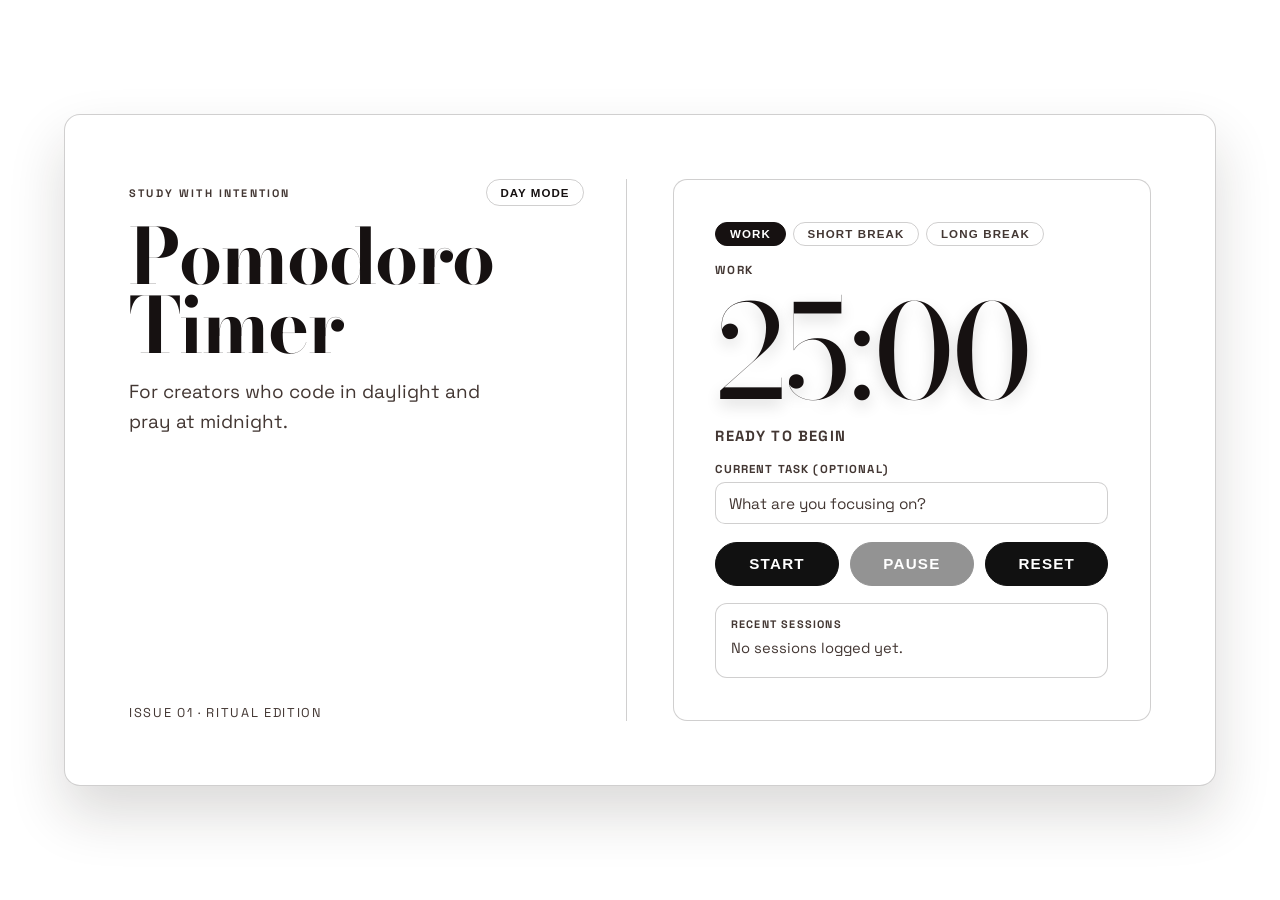
==== index.html @ 076f7bc9 "feat: add install app button to editorial rail" ====
<!DOCTYPE html>
<html lang="en">
<head>
  <meta charset="UTF-8">
  <meta name="viewport" content="width=device-width, initial-scale=1.0">
  <title>Study With B — Pomodoro Timer</title>
  <meta name="theme-color" content="#161111">
  <link rel="manifest" href="./manifest.json">
  <link rel="apple-touch-icon" href="./icons/icon.svg">
    <link rel="preconnect" href="https://fonts.googleapis.com">
    <link rel="preconnect" href="https://fonts.gstatic.com" crossorigin>
    <link href="https://fonts.googleapis.com/css2?family=Bodoni+Moda:opsz,wght@6..96,400;6..96,700&family=Space+Grotesk:wght@400;500;700&display=swap" rel="stylesheet">
  <link rel="stylesheet" href="style.css">
</head>
<body>
    <div class="grain" aria-hidden="true"></div>

    <main class="container">
      <section class="editorial-rail" aria-label="App framing">
      <div class="meta-row">
        <p class="kicker">Study With Intention</p>
        <button class="theme-toggle" id="theme-toggle" type="button" aria-label="Toggle color theme">Dark mode</button>
      </div>
        <h1 class="title">Pomodoro Timer</h1>
      <p class="subtitle">For creators who code in daylight and pray at midnight.</p>
        <div class="rail-bottom">
          <p class="rail-note">Issue 01 · Ritual Edition</p>
          <button class="install-btn" id="install-btn" type="button" hidden>Install app</button>
          <p class="install-ios" id="install-ios" hidden>To install: tap <strong>Share</strong> then <strong>Add to Home Screen</strong>.</p>
        </div>
      </section>

      <section class="timer-stage" aria-label="Timer controls">
        <div class="mode-selector" id="mode-selector" role="group" aria-label="Session mode"></div>
        <p class="timer-label" id="timer-label">Work</p>
        <p class="timer" id="timer">25:00</p>
        <p class="timer-status" id="timer-status">Ready to begin</p>
        <div class="task-block">
          <label class="task-label" for="task-input">Current task (optional)</label>
          <input class="task-input" id="task-input" type="text" maxlength="80" placeholder="What are you focusing on?" autocomplete="off">
        </div>
        <div class="completion-note" id="completion-note" aria-live="polite" hidden>
          <p class="completion-note-label">Session complete</p>
          <p class="completion-note-body" id="completion-note-body">Time's up.</p>
        </div>

        <div class="button-wrapper">
          <button id="start">Start</button>
          <button id="pause">Pause</button>
          <button id="reset">Reset</button>
        </div>

        <section class="history-panel" aria-label="Session history">
          <p class="history-title">Recent sessions</p>
          <p class="history-empty" id="history-empty">No sessions logged yet.</p>
          <ul class="history-list" id="history-list"></ul>
        </section>
      </section>
    </main>
  <!--JS-->
  <script src="app.js"></script>
  <script>
    if ("serviceWorker" in navigator) {
      window.addEventListener("load", () => {
        navigator.serviceWorker.register("./sw.js").catch(() => {
          // SW registration failed silently; app still works online.
        });
      });
    }
  </script>
</body>
</html>
---- style.css ----
:root {
    --bg: #fcfaf6;
    --bg-accent: #f7f2e8;
    --panel: #fffefb;
    --panel-strong: #fbf6ee;
    --stage: #f8f2e7;
    --ink: #161111;
    --muted-ink: #433733;
    --line: rgba(22, 17, 17, 0.2);
    --start: #3f524c;
    --pause: #534741;
    --reset: #48505c;
    --shadow: rgba(33, 24, 16, 0.16);
    --grain-opacity: 0.08;
}

body[data-theme="light"] {
    --bg: #ffffff;
    --bg-accent: #ffffff;
    --panel: #ffffff;
    --panel-strong: #ffffff;
    --stage: #ffffff;
    --ink: #161111;
    --muted-ink: #433733;
    --line: rgba(22, 17, 17, 0.2);
    --start: #3f524c;
    --pause: #534741;
    --reset: #48505c;
    --shadow: rgba(33, 24, 16, 0.16);
    --grain-opacity: 0.08;
}

body[data-theme="burgundy-night"] {
    --bg: #140e12;
    --bg-accent: #1d1218;
    --panel: #22161d;
    --panel-strong: #2b1c24;
    --stage: #2a1b23;
    --ink: #f3ebe7;
    --muted-ink: #d2bfc4;
    --line: rgba(243, 235, 231, 0.24);
    --start: #4f625d;
    --pause: #6a3e4e;
    --reset: #625a6f;
    --shadow: rgba(0, 0, 0, 0.5);
    --grain-opacity: 0.12;
}

body[data-theme="emerald-night"] {
    --bg: #101614;
    --bg-accent: #18201d;
    --panel: #1b2320;
    --panel-strong: #24302c;
    --stage: #202a26;
    --ink: #f0ede5;
    --muted-ink: #c6c3b8;
    --line: rgba(240, 237, 229, 0.24);
    --start: #4f6c64;
    --pause: #66545a;
    --reset: #586675;
    --shadow: rgba(0, 0, 0, 0.5);
    --grain-opacity: 0.12;
}

* {
    margin: 0;
    padding: 0;
    box-sizing: border-box;
}

body {
    min-height: 100vh;
    display: grid;
    place-items: center;
    padding: clamp(1.1rem, 4.8vw, 3.2rem);
    color: var(--ink);
    font-family: "Space Grotesk", sans-serif;
    background: var(--bg);
    position: relative;
    overflow-x: hidden;
    overflow-y: auto;
    transition: background 260ms ease, color 260ms ease;
}

.grain {
    position: fixed;
    inset: 0;
    background-image: none;
    opacity: var(--grain-opacity);
    pointer-events: none;
    z-index: 0;
}

.container {
    width: min(72rem, 100%);
    display: grid;
    grid-template-columns: 1.02fr 0.98fr;
    gap: clamp(1.4rem, 3.6vw, 3rem);
    color: var(--ink);
    background: var(--panel);
    border: 1px solid var(--line);
    border-radius: 1rem;
    padding: clamp(1.6rem, 5vw, 4.2rem);
    box-shadow: 0 28px 56px var(--shadow);
    position: relative;
    z-index: 1;
}

.editorial-rail {
    display: flex;
    flex-direction: column;
    justify-content: space-between;
    border-right: 1px solid var(--line);
    padding-right: clamp(1.2rem, 3.4vw, 2.6rem);
}

.meta-row {
    display: flex;
    align-items: center;
    justify-content: space-between;
    gap: 0.6rem;
    flex-wrap: wrap;
}

.kicker {
    text-transform: uppercase;
    letter-spacing: 0.2em;
    color: var(--muted-ink);
    font-size: 0.68rem;
    font-weight: 700;
}

.theme-toggle {
    padding: 0.42rem 0.85rem;
    border-radius: 999px;
    border: 1px solid var(--line);
    background: transparent;
    color: var(--ink);
    font-size: 0.72rem;
    letter-spacing: 0.09em;
    text-transform: uppercase;
    font-weight: 700;
    cursor: pointer;
    transition: background 180ms ease;
}

.theme-toggle:hover {
    background: rgba(20, 15, 12, 0.06);
}

body[data-theme="burgundy-night"] .theme-toggle:hover {
    background: rgba(255, 255, 255, 0.08);
}

body[data-theme="emerald-night"] .theme-toggle:hover {
    background: rgba(255, 255, 255, 0.08);
}

.title {
    margin-top: 0.95rem;
    font-family: "Bodoni Moda", serif;
    font-size: clamp(2.7rem, 6vw, 5.2rem);
    line-height: 0.91;
    letter-spacing: -0.02em;
    max-width: 9ch;
}

.subtitle {
    margin-top: 1rem;
    color: var(--muted-ink);
    font-size: clamp(1.02rem, 1.95vw, 1.18rem);
    line-height: 1.58;
    max-width: 32ch;
}

.rail-bottom {
    margin-top: auto;
    padding-top: 1.6rem;
    display: flex;
    flex-direction: column;
    gap: 0.7rem;
    align-items: flex-start;
}

.rail-note {
    font-size: 0.8rem;
    letter-spacing: 0.13em;
    text-transform: uppercase;
    color: var(--muted-ink);
}

.install-btn {
    padding: 0.42rem 0.9rem;
    border-radius: 999px;
    border: 1px solid var(--ink);
    background: transparent;
    color: var(--ink);
    font-size: 0.72rem;
    letter-spacing: 0.09em;
    text-transform: uppercase;
    font-weight: 700;
    cursor: pointer;
    font-family: "Space Grotesk", sans-serif;
    transition: background 160ms ease, color 160ms ease;
    box-shadow: none;
}

.install-btn:hover {
    background: var(--ink);
    color: var(--bg);
    transform: none;
    filter: none;
}

.install-ios {
    font-size: 0.82rem;
    line-height: 1.5;
    color: var(--muted-ink);
    max-width: 26ch;
}

.timer-stage {
    display: flex;
    flex-direction: column;
    justify-content: center;
    gap: 1.1rem;
    background: var(--stage);
    border: 1px solid var(--line);
    border-radius: 0.88rem;
    padding: clamp(1.5rem, 3.8vw, 2.6rem);
}

body[data-theme="burgundy-night"] .timer-stage {
    background: var(--stage);
}

body[data-theme="emerald-night"] .timer-stage {
    background: var(--stage);
}

body[data-theme="light"] #start,
body[data-theme="light"] #pause,
body[data-theme="light"] #reset {
    background: #111111;
    color: #ffffff;
    border-color: #111111;
}

body[data-theme="light"] #start:hover,
body[data-theme="light"] #pause:hover,
body[data-theme="light"] #reset:hover {
    background: #ffffff;
    color: #111111;
    border-color: #111111;
}

body[data-theme="light"] #start:active,
body[data-theme="light"] #pause:active,
body[data-theme="light"] #reset:active {
    background: #4b1e24;
    color: #ffffff;
    border-color: #4b1e24;
}

body[data-theme="burgundy-night"] #start,
body[data-theme="burgundy-night"] #pause,
body[data-theme="burgundy-night"] #reset {
    background: #ffffff;
    color: #6a3e4e;
    border-color: #ffffff;
}

body[data-theme="burgundy-night"] #start:hover,
body[data-theme="burgundy-night"] #pause:hover,
body[data-theme="burgundy-night"] #reset:hover {
    background: #6a3e4e;
    color: #ffffff;
    border-color: #6a3e4e;
    filter: none;
}

body[data-theme="burgundy-night"] #start:active,
body[data-theme="burgundy-night"] #pause:active,
body[data-theme="burgundy-night"] #reset:active {
    background: #111111;
    color: #ffffff;
    border-color: #111111;
}

body[data-theme="emerald-night"] #start,
body[data-theme="emerald-night"] #pause,
body[data-theme="emerald-night"] #reset {
    background: #ffffff;
    color: #4f6c64;
    border-color: #ffffff;
}

body[data-theme="emerald-night"] #start:hover,
body[data-theme="emerald-night"] #pause:hover,
body[data-theme="emerald-night"] #reset:hover {
    background: #4f6c64;
    color: #ffffff;
    border-color: #4f6c64;
    filter: none;
}

body[data-theme="emerald-night"] #start:active,
body[data-theme="emerald-night"] #pause:active,
body[data-theme="emerald-night"] #reset:active {
    background: #111111;
    color: #ffffff;
    border-color: #111111;
}

.mode-selector {
    display: flex;
    flex-wrap: wrap;
    gap: 0.45rem;
}

.mode-btn {
    /* reset base button styles */
    border-radius: 999px;
    padding: 0.32rem 0.85rem;
    font-size: 0.72rem;
    font-weight: 700;
    letter-spacing: 0.1em;
    text-transform: uppercase;
    cursor: pointer;
    transition: background 160ms ease, color 160ms ease, border-color 160ms ease, transform 160ms ease;
    /* default: ghost */
    background: transparent;
    color: var(--muted-ink);
    border: 1px solid var(--line);
    box-shadow: none;
}

.mode-btn:hover {
    color: var(--ink);
    border-color: var(--ink);
    transform: none;
    filter: none;
}

.mode-btn[aria-pressed="true"] {
    background: var(--ink);
    color: var(--bg);
    border-color: var(--ink);
}

.mode-btn[aria-pressed="true"]:hover {
    filter: none;
    transform: none;
}

.timer-label {
    text-transform: uppercase;
    letter-spacing: 0.14em;
    color: var(--muted-ink);
    font-size: 0.73rem;
    font-weight: 700;
}

.timer {
    font-family: "Bodoni Moda", serif;
    font-size: clamp(4.2rem, 11.5vw, 8.1rem);
    line-height: 0.88;
    letter-spacing: -0.01em;
    text-shadow: 0 6px 16px rgba(0, 0, 0, 0.14);
}

.timer-status {
    color: var(--muted-ink);
    font-size: 0.92rem;
    letter-spacing: 0.08em;
    text-transform: uppercase;
    font-weight: 700;
}

.task-block {
    width: 100%;
    display: flex;
    flex-direction: column;
    gap: 0.38rem;
}

.task-label {
    color: var(--muted-ink);
    font-size: 0.72rem;
    letter-spacing: 0.1em;
    text-transform: uppercase;
    font-weight: 700;
}

.task-input {
    width: 100%;
    border: 1px solid var(--line);
    background: var(--panel);
    color: var(--ink);
    border-radius: 0.62rem;
    padding: 0.66rem 0.78rem;
    font-size: 0.96rem;
    font-family: "Space Grotesk", sans-serif;
    transition: border-color 160ms ease, box-shadow 160ms ease;
}

.task-input::placeholder {
    color: var(--muted-ink);
}

.task-input:focus {
    outline: none;
    border-color: var(--ink);
    box-shadow: 0 0 0 2px rgba(0, 0, 0, 0.08);
}

body[data-theme="burgundy-night"] .task-input:focus,
body[data-theme="emerald-night"] .task-input:focus {
    box-shadow: 0 0 0 2px rgba(255, 255, 255, 0.14);
}

.completion-note {
    width: 100%;
    border: 1px solid var(--line);
    border-radius: 0.75rem;
    padding: 0.95rem 1rem;
    background: var(--panel);
}

.completion-note.is-visible {
    display: block;
}

.completion-note-label {
    text-transform: uppercase;
    letter-spacing: 0.12em;
    font-size: 0.68rem;
    font-weight: 700;
    color: var(--muted-ink);
    margin-bottom: 0.35rem;
}

.completion-note-body {
    font-size: 0.98rem;
    line-height: 1.5;
    color: var(--ink);
}

.button-wrapper {
    width: 100%;
    display: grid;
    grid-template-columns: repeat(3, minmax(0, 1fr));
    gap: 0.72rem;
}

.history-panel {
    width: 100%;
    border: 1px solid var(--line);
    border-radius: 0.75rem;
    padding: 0.78rem 0.9rem;
    background: var(--panel);
}

.history-title {
    text-transform: uppercase;
    letter-spacing: 0.11em;
    font-size: 0.68rem;
    font-weight: 700;
    color: var(--muted-ink);
}

.history-empty {
    color: var(--muted-ink);
    font-size: 0.92rem;
    margin-top: 0.5rem;
}

.history-list {
    list-style: none;
    margin-top: 0.5rem;
    display: grid;
    gap: 0.45rem;
}

.history-item {
    display: flex;
    align-items: baseline;
    justify-content: space-between;
    gap: 0.8rem;
    border-top: 1px solid var(--line);
    padding-top: 0.45rem;
}

.history-meta {
    color: var(--muted-ink);
    font-size: 0.76rem;
    letter-spacing: 0.05em;
    text-transform: uppercase;
    white-space: nowrap;
}

.history-task {
    font-size: 0.92rem;
    color: var(--ink);
    overflow: hidden;
    text-overflow: ellipsis;
    white-space: nowrap;
}

button {
    border: 1px solid rgba(255, 255, 255, 0.14);
    color: #fff;
    cursor: pointer;
    padding: 0.78rem 0.9rem;
    border-radius: 999px;
    font-size: clamp(0.84rem, 2vw, 0.95rem);
    font-weight: 700;
    text-transform: uppercase;
    letter-spacing: 0.08em;
    transition: transform 180ms ease, background-color 180ms ease;
    box-shadow: none;
}

button:disabled {
    cursor: not-allowed;
    opacity: 0.45;
    transform: none;
    filter: none;
}

button:hover {
    transform: translateY(-1px);
    filter: brightness(0.94);
}

button:disabled:hover {
    transform: none;
    filter: none;
}

button:active {
    transform: translateY(0);
}

#start {
    background: var(--start);
}

#pause {
    background: var(--pause);
}

#reset {
    background: var(--reset);
}

@media (max-width: 900px) {
    .container {
        grid-template-columns: 1fr;
        gap: clamp(1rem, 4vw, 1.6rem);
        padding: 1.35rem;
    }

    .editorial-rail {
        border-right: none;
        border-bottom: 1px solid var(--line);
        padding-right: 0;
        padding-bottom: clamp(1.2rem, 3vw, 1.6rem);
    }

    .rail-bottom {
        margin-top: 1.2rem;
        padding-top: 0;
    }

    .title {
        max-width: 16ch;
    }
}

@media (max-width: 560px) {
    body {
        padding: 0.75rem;
    }

    .container {
        border-radius: 0.8rem;
        padding: 1.1rem;
    }

    .timer {
        font-size: clamp(3.6rem, 18vw, 5rem);
        line-height: 0.9;
    }

    .button-wrapper {
        grid-template-columns: 1fr;
        gap: 0.55rem;
    }

    button {
        padding: 0.68rem 0.9rem;
    }

    .timer-stage {
        gap: 0.85rem;
    }

    .history-item {
        flex-direction: column;
        align-items: flex-start;
        gap: 0.15rem;
    }

    .history-task {
        white-space: normal;
    }
}
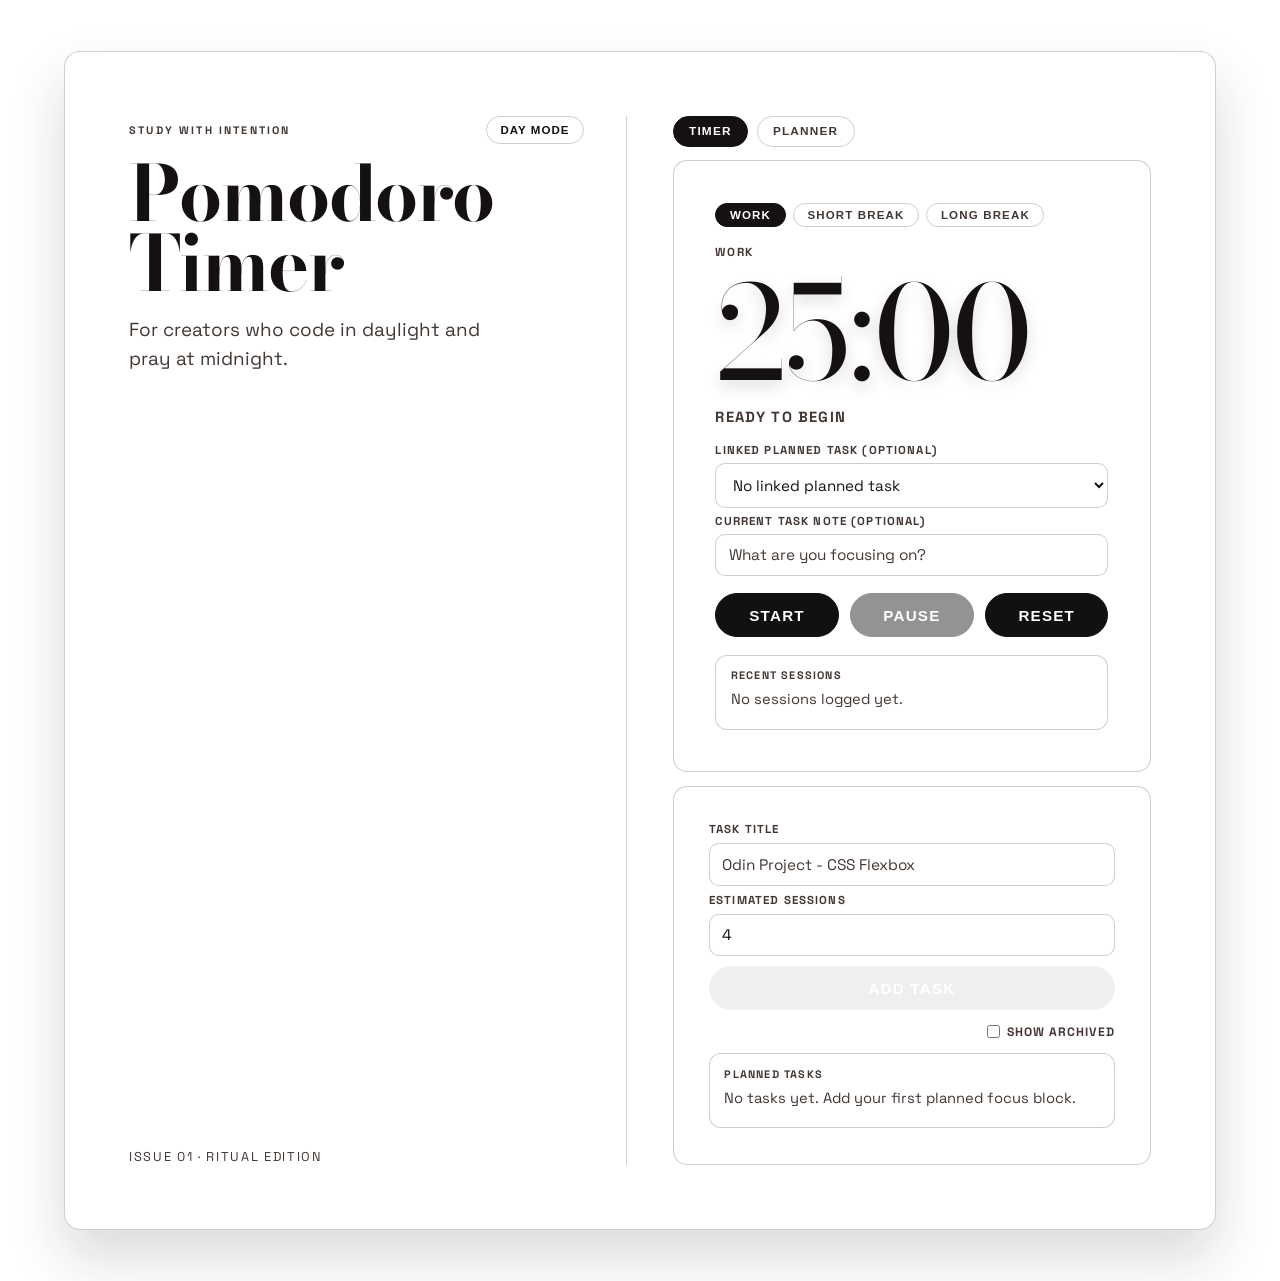
==== commit de6a973b: "feat: add phase 2 planner MVP (tabs, tasks, linking, decrement)" ====
--- a/index.html
+++ b/index.html
@@ -30,32 +30,66 @@
         </div>
       </section>
 
-      <section class="timer-stage" aria-label="Timer controls">
-        <div class="mode-selector" id="mode-selector" role="group" aria-label="Session mode"></div>
-        <p class="timer-label" id="timer-label">Work</p>
-        <p class="timer" id="timer">25:00</p>
-        <p class="timer-status" id="timer-status">Ready to begin</p>
-        <div class="task-block">
-          <label class="task-label" for="task-input">Current task (optional)</label>
-          <input class="task-input" id="task-input" type="text" maxlength="80" placeholder="What are you focusing on?" autocomplete="off">
-        </div>
-        <div class="completion-note" id="completion-note" aria-live="polite" hidden>
-          <p class="completion-note-label">Session complete</p>
-          <p class="completion-note-body" id="completion-note-body">Time's up.</p>
-        </div>
+      <div class="stage-column">
+        <nav class="view-tabs" aria-label="Workspace view">
+          <button class="view-tab" id="view-timer-btn" type="button" aria-pressed="true">Timer</button>
+          <button class="view-tab" id="view-planner-btn" type="button" aria-pressed="false">Planner</button>
+        </nav>
 
-        <div class="button-wrapper">
-          <button id="start">Start</button>
-          <button id="pause">Pause</button>
-          <button id="reset">Reset</button>
-        </div>
+        <section class="timer-stage" id="timer-stage" aria-label="Timer controls">
+          <div class="mode-selector" id="mode-selector" role="group" aria-label="Session mode"></div>
+          <p class="timer-label" id="timer-label">Work</p>
+          <p class="timer" id="timer">25:00</p>
+          <p class="timer-status" id="timer-status">Ready to begin</p>
+          <div class="task-block">
+            <label class="task-label" for="task-select">Linked planned task (optional)</label>
+            <select class="task-select" id="task-select">
+              <option value="">No linked planned task</option>
+            </select>
+            <label class="task-label" for="task-input">Current task note (optional)</label>
+            <input class="task-input" id="task-input" type="text" maxlength="80" placeholder="What are you focusing on?" autocomplete="off">
+          </div>
+          <div class="completion-note" id="completion-note" aria-live="polite" hidden>
+            <p class="completion-note-label">Session complete</p>
+            <p class="completion-note-body" id="completion-note-body">Time's up.</p>
+          </div>
 
-        <section class="history-panel" aria-label="Session history">
-          <p class="history-title">Recent sessions</p>
-          <p class="history-empty" id="history-empty">No sessions logged yet.</p>
-          <ul class="history-list" id="history-list"></ul>
+          <div class="button-wrapper">
+            <button id="start">Start</button>
+            <button id="pause">Pause</button>
+            <button id="reset">Reset</button>
+          </div>
+
+          <section class="history-panel" aria-label="Session history">
+            <p class="history-title">Recent sessions</p>
+            <p class="history-empty" id="history-empty">No sessions logged yet.</p>
+            <ul class="history-list" id="history-list"></ul>
+          </section>
         </section>
-      </section>
+
+        <section class="planner-stage" id="planner-stage" aria-label="Planner" hidden>
+          <form class="planner-form" id="planner-form">
+            <label class="task-label" for="planner-task-title">Task title</label>
+            <input class="task-input" id="planner-task-title" type="text" maxlength="80" placeholder="Odin Project - CSS Flexbox" required autocomplete="off">
+            <label class="task-label" for="planner-task-estimate">Estimated sessions</label>
+            <input class="task-input" id="planner-task-estimate" type="number" min="1" max="40" value="4" required>
+            <button class="planner-submit" type="submit">Add Task</button>
+          </form>
+
+          <div class="planner-toolbar">
+            <label class="planner-toggle" for="show-archived">
+              <input id="show-archived" type="checkbox">
+              Show archived
+            </label>
+          </div>
+
+          <section class="planner-list-panel" aria-label="Planner task list">
+            <p class="history-title">Planned tasks</p>
+            <p class="history-empty" id="planner-empty">No tasks yet. Add your first planned focus block.</p>
+            <ul class="planner-list" id="planner-task-list"></ul>
+          </section>
+        </section>
+      </div>
     </main>
   <!--JS-->
   <script src="app.js"></script>
--- a/style.css
+++ b/style.css
@@ -230,6 +230,144 @@
     padding: clamp(1.5rem, 3.8vw, 2.6rem);
 }
 
+.stage-column {
+    display: flex;
+    flex-direction: column;
+    gap: 0.85rem;
+}
+
+.view-tabs {
+    display: flex;
+    align-items: center;
+    gap: 0.55rem;
+}
+
+.view-tab {
+    border-radius: 999px;
+    border: 1px solid var(--line);
+    background: transparent;
+    color: var(--muted-ink);
+    padding: 0.45rem 0.95rem;
+    font-size: 0.74rem;
+    letter-spacing: 0.1em;
+    text-transform: uppercase;
+    font-weight: 700;
+}
+
+.view-tab[aria-pressed="true"] {
+    background: var(--ink);
+    color: var(--bg);
+    border-color: var(--ink);
+}
+
+.planner-stage {
+    display: flex;
+    flex-direction: column;
+    gap: 0.85rem;
+    background: var(--stage);
+    border: 1px solid var(--line);
+    border-radius: 0.88rem;
+    padding: clamp(1.3rem, 3.4vw, 2.2rem);
+}
+
+.planner-form {
+    display: grid;
+    gap: 0.45rem;
+}
+
+.planner-submit {
+    width: 100%;
+    margin-top: 0.2rem;
+}
+
+.planner-toolbar {
+    display: flex;
+    justify-content: flex-end;
+}
+
+.planner-toggle {
+    display: inline-flex;
+    align-items: center;
+    gap: 0.45rem;
+    color: var(--muted-ink);
+    font-size: 0.76rem;
+    letter-spacing: 0.08em;
+    text-transform: uppercase;
+    font-weight: 700;
+}
+
+.planner-list-panel {
+    width: 100%;
+    border: 1px solid var(--line);
+    border-radius: 0.75rem;
+    padding: 0.78rem 0.9rem;
+    background: var(--panel);
+}
+
+.planner-list {
+    list-style: none;
+    margin-top: 0.5rem;
+    display: grid;
+    gap: 0.55rem;
+}
+
+.planner-item {
+    display: flex;
+    align-items: flex-start;
+    justify-content: space-between;
+    gap: 0.8rem;
+    border-top: 1px solid var(--line);
+    padding-top: 0.6rem;
+}
+
+.planner-item-details {
+    min-width: 0;
+    display: grid;
+    gap: 0.24rem;
+}
+
+.planner-item-title {
+    color: var(--ink);
+    font-size: 0.93rem;
+    line-height: 1.4;
+}
+
+.planner-item-meta {
+    color: var(--muted-ink);
+    font-size: 0.74rem;
+    letter-spacing: 0.06em;
+    text-transform: uppercase;
+}
+
+.planner-item-done .planner-item-title {
+    text-decoration: line-through;
+    opacity: 0.8;
+}
+
+.planner-item-archived .planner-item-title,
+.planner-item-archived .planner-item-meta {
+    opacity: 0.72;
+}
+
+.planner-item-actions {
+    display: flex;
+    flex-wrap: wrap;
+    justify-content: flex-end;
+    gap: 0.38rem;
+}
+
+.planner-action {
+    border-radius: 999px;
+    border: 1px solid var(--line);
+    background: transparent;
+    color: var(--ink);
+    padding: 0.34rem 0.7rem;
+    font-size: 0.66rem;
+    letter-spacing: 0.08em;
+    text-transform: uppercase;
+    font-weight: 700;
+}
+
 body[data-theme="burgundy-night"] .timer-stage {
     background: var(--stage);
 }
@@ -404,6 +542,18 @@
     transition: border-color 160ms ease, box-shadow 160ms ease;
 }
 
+.task-select {
+    width: 100%;
+    border: 1px solid var(--line);
+    background: var(--panel);
+    color: var(--ink);
+    border-radius: 0.62rem;
+    padding: 0.66rem 0.78rem;
+    font-size: 0.95rem;
+    font-family: "Space Grotesk", sans-serif;
+    transition: border-color 160ms ease, box-shadow 160ms ease;
+}
+
 .task-input::placeholder {
     color: var(--muted-ink);
 }
@@ -414,8 +564,19 @@
     box-shadow: 0 0 0 2px rgba(0, 0, 0, 0.08);
 }
 
+.task-select:focus {
+    outline: none;
+    border-color: var(--ink);
+    box-shadow: 0 0 0 2px rgba(0, 0, 0, 0.08);
+}
+
 body[data-theme="burgundy-night"] .task-input:focus,
 body[data-theme="emerald-night"] .task-input:focus {
+    box-shadow: 0 0 0 2px rgba(255, 255, 255, 0.14);
+}
+
+body[data-theme="burgundy-night"] .task-select:focus,
+body[data-theme="emerald-night"] .task-select:focus {
     box-shadow: 0 0 0 2px rgba(255, 255, 255, 0.14);
 }
 
@@ -612,6 +773,15 @@
         gap: 0.15rem;
     }
 
+    .planner-item {
+        flex-direction: column;
+        align-items: flex-start;
+    }
+
+    .planner-item-actions {
+        justify-content: flex-start;
+    }
+
     .history-task {
         white-space: normal;
     }
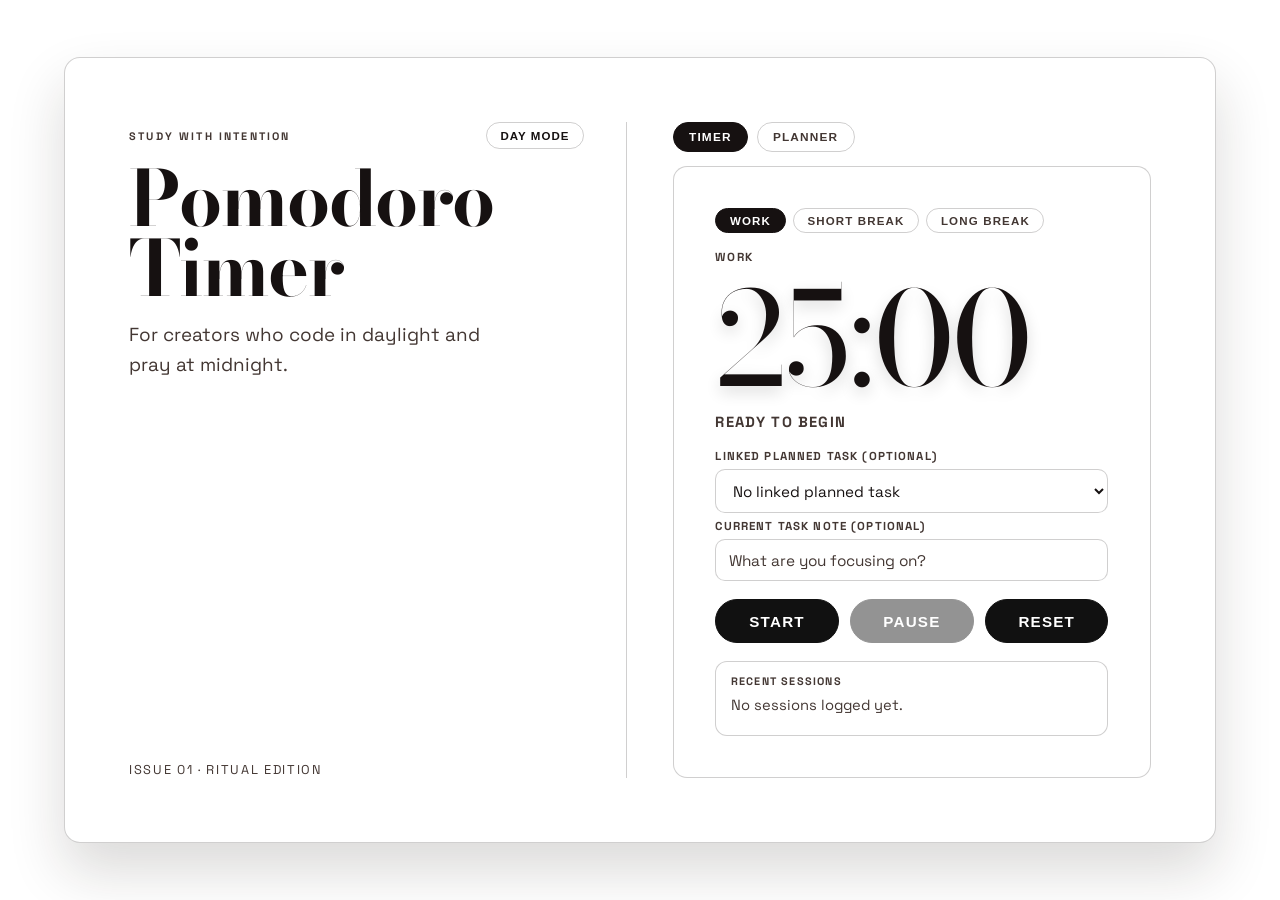
==== commit 0a48e508: "fix: prevent timer and planner cards from showing together" ====
--- a/index.html
+++ b/index.html
@@ -12,8 +12,11 @@
     <link href="https://fonts.googleapis.com/css2?family=Bodoni+Moda:opsz,wght@6..96,400;6..96,700&family=Space+Grotesk:wght@400;500;700&display=swap" rel="stylesheet">
   <link rel="stylesheet" href="style.css">
 </head>
-<body>
+<body data-view="timer">
     <div class="grain" aria-hidden="true"></div>
+    <div class="update-banner" id="update-banner" role="status" aria-live="polite" hidden>
+      <p class="update-banner-text" id="update-banner-text">A new version is available. Refreshing...</p>
+    </div>
 
     <main class="container">
       <section class="editorial-rail" aria-label="App framing">
@@ -95,10 +98,67 @@
   <script src="app.js"></script>
   <script>
     if ("serviceWorker" in navigator) {
+      const updateBanner = document.getElementById("update-banner");
+      const updateBannerText = document.getElementById("update-banner-text");
+
+      const showUpdateBanner = (message) => {
+        if (!updateBanner || !updateBannerText) {
+          return;
+        }
+
+        updateBannerText.textContent = message;
+        updateBanner.hidden = false;
+        updateBanner.classList.add("is-visible");
+      };
+
+      const activateWaitingWorker = (registration) => {
+        if (registration.waiting) {
+          showUpdateBanner("A new version is ready. Refreshing now...");
+          registration.waiting.postMessage({ type: "SKIP_WAITING" });
+        }
+      };
+
+      let refreshing = false;
+      navigator.serviceWorker.addEventListener("controllerchange", () => {
+        if (refreshing) {
+          return;
+        }
+
+        refreshing = true;
+        showUpdateBanner("Update applied. Reloading...");
+        window.setTimeout(() => {
+          window.location.reload();
+        }, 650);
+      });
+
       window.addEventListener("load", () => {
-        navigator.serviceWorker.register("./sw.js").catch(() => {
-          // SW registration failed silently; app still works online.
-        });
+        navigator.serviceWorker
+          .register("./sw.js")
+          .then((registration) => {
+            activateWaitingWorker(registration);
+            registration.addEventListener("updatefound", () => {
+              const newWorker = registration.installing;
+              if (!newWorker) {
+                return;
+              }
+
+              newWorker.addEventListener("statechange", () => {
+                if (
+                  newWorker.state === "installed" &&
+                  navigator.serviceWorker.controller
+                ) {
+                  activateWaitingWorker(registration);
+                }
+              });
+            });
+
+            registration.update().catch(() => {
+              // Ignore update check failures.
+            });
+          })
+          .catch(() => {
+            // SW registration failed silently; app still works online.
+          });
       });
     }
   </script>
--- a/style.css
+++ b/style.css
@@ -91,6 +91,36 @@
     z-index: 0;
 }
 
+.update-banner {
+    position: fixed;
+    top: 1rem;
+    right: 1rem;
+    z-index: 30;
+    border: 1px solid var(--line);
+    border-radius: 0.72rem;
+    background: var(--panel);
+    color: var(--ink);
+    padding: 0.62rem 0.78rem;
+    box-shadow: 0 12px 28px var(--shadow);
+    opacity: 0;
+    transform: translateY(-6px);
+    transition: opacity 180ms ease, transform 180ms ease;
+    max-width: min(26rem, calc(100vw - 2rem));
+}
+
+.update-banner.is-visible {
+    opacity: 1;
+    transform: translateY(0);
+}
+
+.update-banner-text {
+    font-size: 0.82rem;
+    line-height: 1.4;
+    letter-spacing: 0.03em;
+    text-transform: uppercase;
+    font-weight: 700;
+}
+
 .container {
     width: min(72rem, 100%);
     display: grid;
@@ -270,6 +300,19 @@
     padding: clamp(1.3rem, 3.4vw, 2.2rem);
 }
 
+body[data-view="timer"] #planner-stage {
+    display: none;
+}
+
+body[data-view="planner"] #timer-stage {
+    display: none;
+}
+
+#timer-stage[hidden],
+#planner-stage[hidden] {
+    display: none !important;
+}
+
 .planner-form {
     display: grid;
     gap: 0.45rem;
@@ -715,6 +758,39 @@
     background: var(--reset);
 }
 
+button.view-tab,
+button.planner-action {
+    background: transparent;
+    color: var(--muted-ink);
+    border: 1px solid var(--line);
+    box-shadow: none;
+}
+
+button.view-tab:hover,
+button.planner-action:hover {
+    color: var(--ink);
+    border-color: var(--ink);
+    filter: none;
+}
+
+button.view-tab[aria-pressed="true"] {
+    background: var(--ink);
+    color: var(--bg);
+    border-color: var(--ink);
+}
+
+button.planner-submit {
+    background: var(--ink);
+    color: var(--bg);
+    border-color: var(--ink);
+}
+
+button.planner-submit:hover {
+    filter: none;
+    background: var(--panel-strong);
+    color: var(--ink);
+}
+
 @media (max-width: 900px) {
     .container {
         grid-template-columns: 1fr;
@@ -749,6 +825,14 @@
         padding: 1.1rem;
     }
 
+    .update-banner {
+        top: auto;
+        right: 0.75rem;
+        left: 0.75rem;
+        bottom: 0.75rem;
+        max-width: none;
+    }
+
     .timer {
         font-size: clamp(3.6rem, 18vw, 5rem);
         line-height: 0.9;
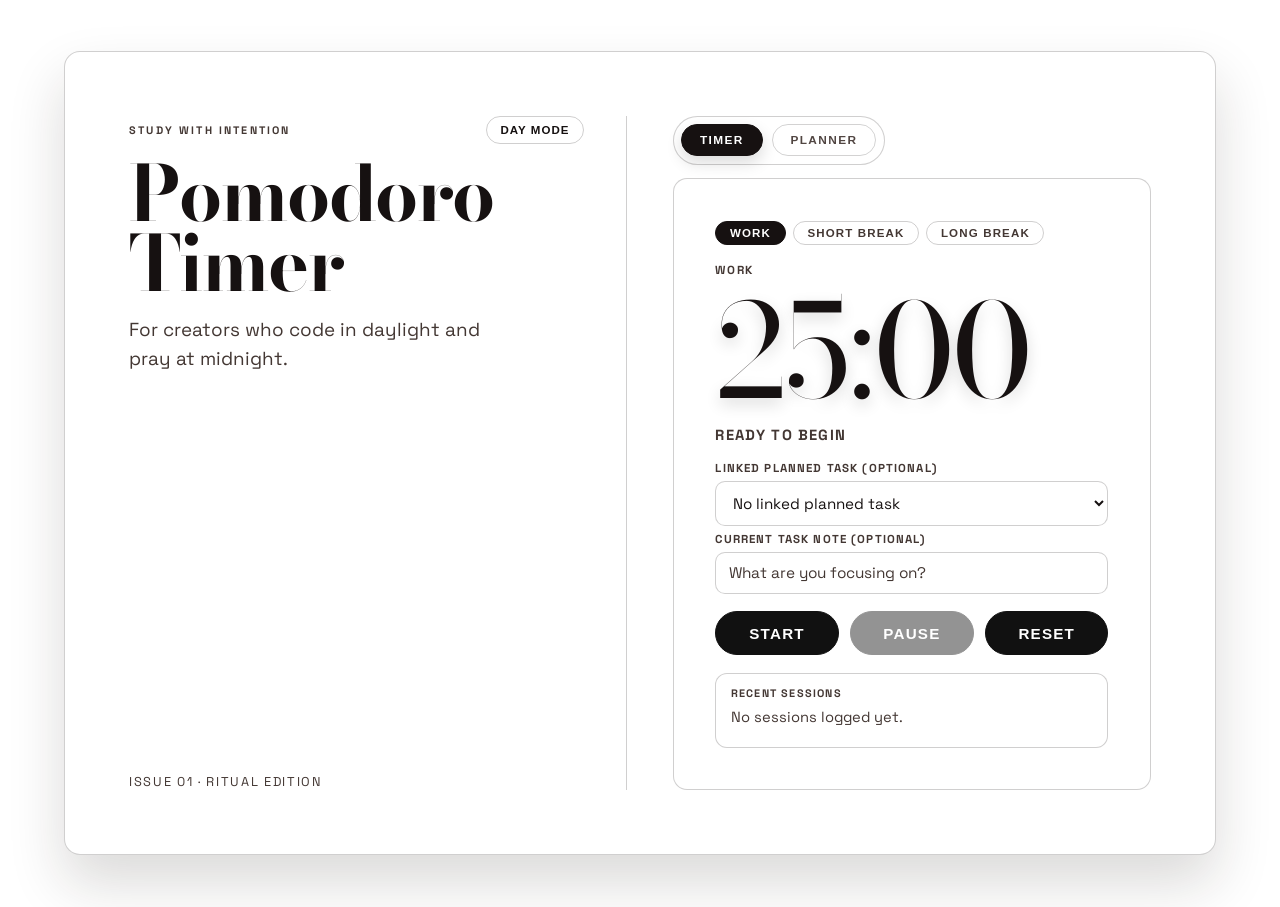
==== commit d645fb8e: "feat: sprint1 planner UX depth (sort, filters, chips, empty states)" ====
--- a/index.html
+++ b/index.html
@@ -80,10 +80,21 @@
           </form>
 
           <div class="planner-toolbar">
-            <label class="planner-toggle" for="show-archived">
-              <input id="show-archived" type="checkbox">
-              Show archived
+            <label class="planner-sort-wrap" for="planner-sort">
+              <span class="planner-sort-label">Sort</span>
+              <select class="planner-sort" id="planner-sort">
+                <option value="newest">Newest</option>
+                <option value="remaining">Most remaining</option>
+                <option value="closest">Closest to done</option>
+                <option value="status">Status</option>
+              </select>
             </label>
+            <div class="planner-filters" id="planner-filters" role="group" aria-label="Task status filter">
+              <button class="planner-filter" type="button" data-filter="all" aria-pressed="true">All</button>
+              <button class="planner-filter" type="button" data-filter="active" aria-pressed="false">Active</button>
+              <button class="planner-filter" type="button" data-filter="done" aria-pressed="false">Done</button>
+              <button class="planner-filter" type="button" data-filter="archived" aria-pressed="false">Archived</button>
+            </div>
           </div>
 
           <section class="planner-list-panel" aria-label="Planner task list">
--- a/style.css
+++ b/style.css
@@ -270,6 +270,11 @@
     display: flex;
     align-items: center;
     gap: 0.55rem;
+    padding: 0.45rem;
+    border: 1px solid var(--line);
+    border-radius: 999px;
+    background: var(--panel-strong);
+    width: fit-content;
 }
 
 .view-tab {
@@ -277,9 +282,9 @@
     border: 1px solid var(--line);
     background: transparent;
     color: var(--muted-ink);
-    padding: 0.45rem 0.95rem;
+    padding: 0.5rem 1.12rem;
     font-size: 0.74rem;
-    letter-spacing: 0.1em;
+    letter-spacing: 0.12em;
     text-transform: uppercase;
     font-weight: 700;
 }
@@ -325,18 +330,62 @@
 
 .planner-toolbar {
     display: flex;
-    justify-content: flex-end;
-}
-
-.planner-toggle {
+    align-items: center;
+    justify-content: space-between;
+    gap: 0.7rem;
+    flex-wrap: wrap;
+}
+
+.planner-sort-wrap {
     display: inline-flex;
     align-items: center;
     gap: 0.45rem;
+}
+
+.planner-sort-label {
     color: var(--muted-ink);
     font-size: 0.76rem;
     letter-spacing: 0.08em;
     text-transform: uppercase;
     font-weight: 700;
+}
+
+.planner-sort {
+    border: 1px solid var(--line);
+    background: var(--panel);
+    color: var(--ink);
+    border-radius: 999px;
+    padding: 0.36rem 0.72rem;
+    font-size: 0.78rem;
+    font-family: "Space Grotesk", sans-serif;
+}
+
+.planner-filters {
+    display: inline-flex;
+    align-items: center;
+    gap: 0.32rem;
+    border: 1px solid var(--line);
+    border-radius: 999px;
+    padding: 0.28rem;
+    background: var(--panel-strong);
+}
+
+.planner-filter {
+    border-radius: 999px;
+    border: 1px solid transparent;
+    background: transparent;
+    color: var(--muted-ink);
+    padding: 0.34rem 0.58rem;
+    font-size: 0.65rem;
+    letter-spacing: 0.08em;
+    text-transform: uppercase;
+    font-weight: 700;
+}
+
+.planner-filter[aria-pressed="true"] {
+    border-color: var(--ink);
+    background: var(--ink);
+    color: var(--bg);
 }
 
 .planner-list-panel {
@@ -376,10 +425,38 @@
 }
 
 .planner-item-meta {
-    color: var(--muted-ink);
-    font-size: 0.74rem;
-    letter-spacing: 0.06em;
-    text-transform: uppercase;
+    display: flex;
+    align-items: center;
+    gap: 0.38rem;
+    flex-wrap: wrap;
+}
+
+.planner-chip {
+    border: 1px solid var(--line);
+    border-radius: 999px;
+    padding: 0.2rem 0.48rem;
+    font-size: 0.64rem;
+    letter-spacing: 0.08em;
+    text-transform: uppercase;
+    font-weight: 700;
+    color: var(--muted-ink);
+    background: var(--panel);
+}
+
+.planner-chip-status {
+    color: var(--ink);
+}
+
+.planner-chip-status-active {
+    border-color: rgba(63, 82, 76, 0.42);
+}
+
+.planner-chip-status-done {
+    border-color: rgba(59, 98, 76, 0.44);
+}
+
+.planner-chip-status-archived {
+    border-color: rgba(72, 80, 92, 0.44);
 }
 
 .planner-item-done .planner-item-title {
@@ -777,6 +854,11 @@
     background: var(--ink);
     color: var(--bg);
     border-color: var(--ink);
+    box-shadow: 0 7px 16px rgba(0, 0, 0, 0.14);
+}
+
+button.view-tab:not([aria-pressed="true"]) {
+    opacity: 0.92;
 }
 
 button.planner-submit {
@@ -838,6 +920,15 @@
         line-height: 0.9;
     }
 
+    .view-tabs {
+        width: 100%;
+    }
+
+    .view-tab {
+        flex: 1;
+        text-align: center;
+    }
+
     .button-wrapper {
         grid-template-columns: 1fr;
         gap: 0.55rem;
@@ -862,6 +953,29 @@
         align-items: flex-start;
     }
 
+    .planner-toolbar {
+        align-items: stretch;
+    }
+
+    .planner-sort-wrap,
+    .planner-sort,
+    .planner-filters {
+        width: 100%;
+    }
+
+    .planner-sort-wrap {
+        justify-content: space-between;
+    }
+
+    .planner-filters {
+        justify-content: space-between;
+    }
+
+    .planner-filter {
+        flex: 1;
+        text-align: center;
+    }
+
     .planner-item-actions {
         justify-content: flex-start;
     }
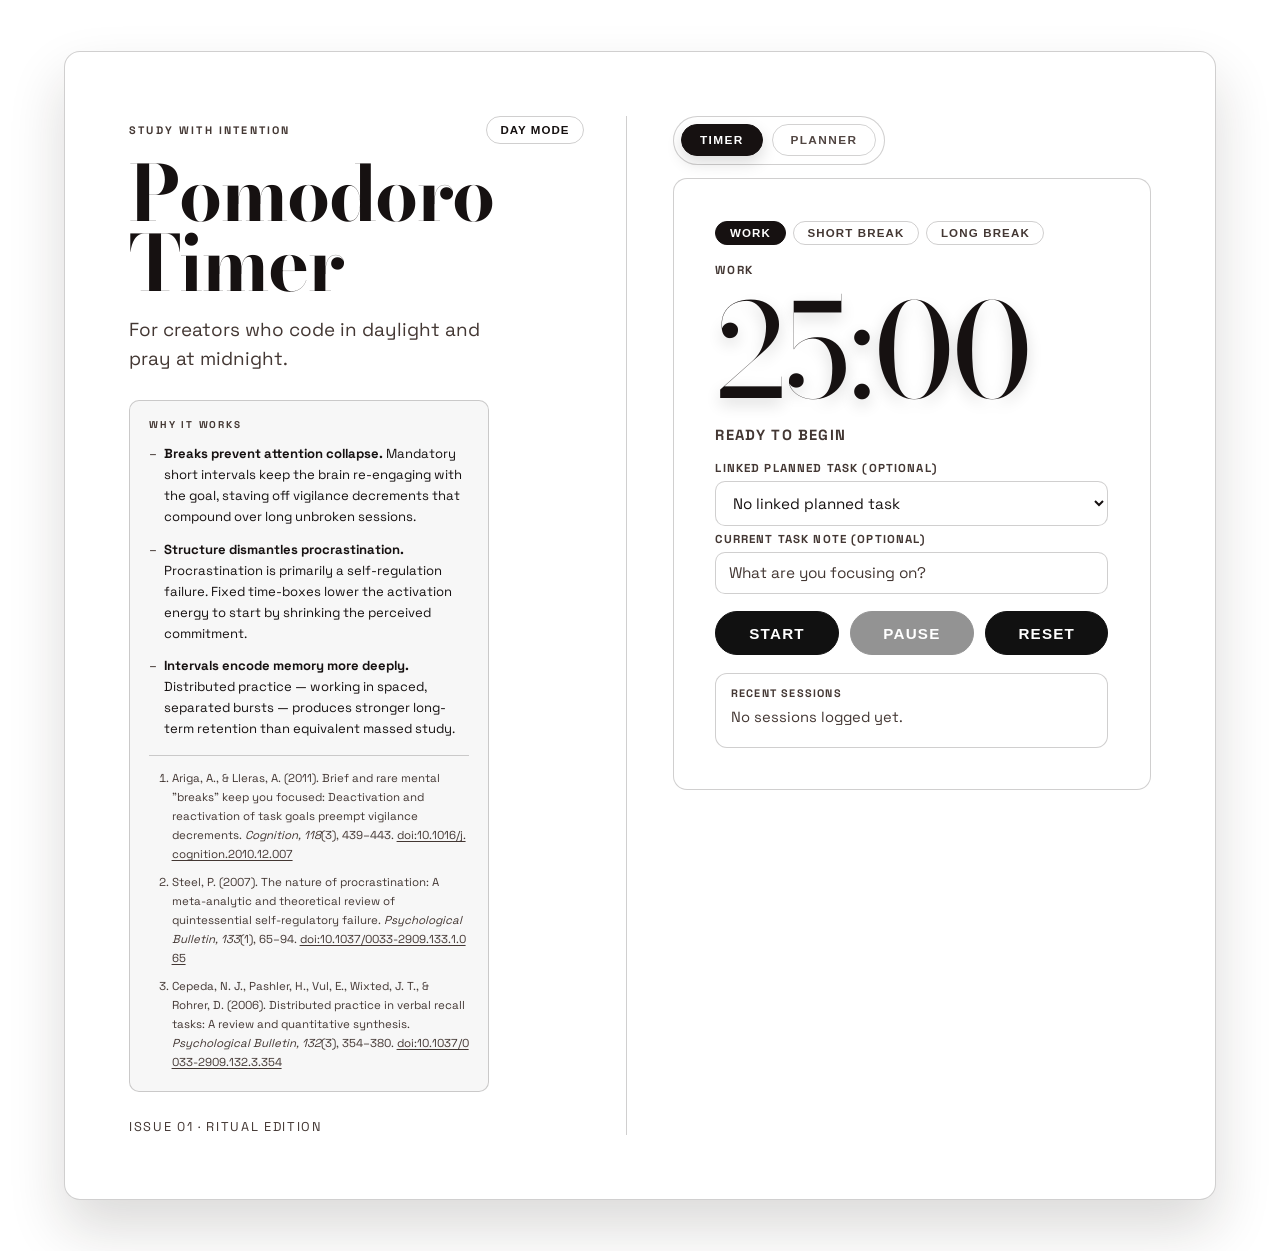
==== commit c7862878: "feat: add science card with Pomodoro research blurb and bibliography" ====
--- a/index.html
+++ b/index.html
@@ -26,6 +26,21 @@
       </div>
         <h1 class="title">Pomodoro Timer</h1>
       <p class="subtitle">For creators who code in daylight and pray at midnight.</p>
+
+        <div class="science-card" aria-label="The science behind Pomodoro">
+          <p class="science-card__eyebrow">Why it works</p>
+          <ul class="science-card__list">
+            <li><strong>Breaks prevent attention collapse.</strong> Mandatory short intervals keep the brain re-engaging with the goal, staving off vigilance decrements that compound over long unbroken sessions.</li>
+            <li><strong>Structure dismantles procrastination.</strong> Procrastination is primarily a self-regulation failure. Fixed time-boxes lower the activation energy to start by shrinking the perceived commitment.</li>
+            <li><strong>Intervals encode memory more deeply.</strong> Distributed practice — working in spaced, separated bursts — produces stronger long-term retention than equivalent massed study.</li>
+          </ul>
+          <ol class="science-card__bib">
+            <li>Ariga, A., &amp; Lleras, A. (2011). Brief and rare mental "breaks" keep you focused: Deactivation and reactivation of task goals preempt vigilance decrements. <em>Cognition, 118</em>(3), 439–443. <a class="science-card__link" href="https://doi.org/10.1016/j.cognition.2010.12.007" target="_blank" rel="noopener noreferrer">doi:10.1016/j.cognition.2010.12.007</a></li>
+            <li>Steel, P. (2007). The nature of procrastination: A meta-analytic and theoretical review of quintessential self-regulatory failure. <em>Psychological Bulletin, 133</em>(1), 65–94. <a class="science-card__link" href="https://doi.org/10.1037/0033-2909.133.1.065" target="_blank" rel="noopener noreferrer">doi:10.1037/0033-2909.133.1.065</a></li>
+            <li>Cepeda, N. J., Pashler, H., Vul, E., Wixted, J. T., &amp; Rohrer, D. (2006). Distributed practice in verbal recall tasks: A review and quantitative synthesis. <em>Psychological Bulletin, 132</em>(3), 354–380. <a class="science-card__link" href="https://doi.org/10.1037/0033-2909.132.3.354" target="_blank" rel="noopener noreferrer">doi:10.1037/0033-2909.132.3.354</a></li>
+          </ol>
+        </div>
+
         <div class="rail-bottom">
           <p class="rail-note">Issue 01 · Ritual Edition</p>
           <button class="install-btn" id="install-btn" type="button" hidden>Install app</button>
--- a/style.css
+++ b/style.css
@@ -203,6 +203,86 @@
     max-width: 32ch;
 }
 
+/* ── Science card ───────────────────────────────────── */
+.science-card {
+    margin-top: 1.6rem;
+    padding: 1.1rem 1.2rem 1.2rem;
+    border: 1px solid var(--line);
+    border-radius: 10px;
+    background: rgba(20, 15, 12, 0.03);
+    max-width: 36ch;
+}
+
+body[data-theme="burgundy-night"] .science-card,
+body[data-theme="emerald-night"] .science-card {
+    background: rgba(255, 255, 255, 0.04);
+}
+
+.science-card__eyebrow {
+    text-transform: uppercase;
+    letter-spacing: 0.18em;
+    font-size: 0.62rem;
+    font-weight: 700;
+    color: var(--muted-ink);
+    margin-bottom: 0.75rem;
+}
+
+.science-card__list {
+    list-style: none;
+    padding: 0;
+    margin: 0 0 1rem;
+    display: flex;
+    flex-direction: column;
+    gap: 0.7rem;
+}
+
+.science-card__list li {
+    font-size: 0.82rem;
+    line-height: 1.6;
+    color: var(--ink);
+    padding-left: 1.1em;
+    position: relative;
+}
+
+.science-card__list li::before {
+    content: "–";
+    position: absolute;
+    left: 0;
+    color: var(--muted-ink);
+}
+
+.science-card__bib {
+    margin: 0;
+    padding-left: 1.4em;
+    display: flex;
+    flex-direction: column;
+    gap: 0.55rem;
+    border-top: 1px solid var(--line);
+    padding-top: 0.85rem;
+}
+
+.science-card__bib li {
+    font-size: 0.72rem;
+    line-height: 1.65;
+    color: var(--muted-ink);
+}
+
+.science-card__bib em {
+    font-style: italic;
+}
+
+.science-card__link {
+    color: var(--muted-ink);
+    text-decoration: underline;
+    text-underline-offset: 2px;
+    word-break: break-all;
+}
+
+.science-card__link:hover {
+    color: var(--ink);
+}
+
+/* ── Rail bottom ─────────────────────────────────────── */
 .rail-bottom {
     margin-top: auto;
     padding-top: 1.6rem;
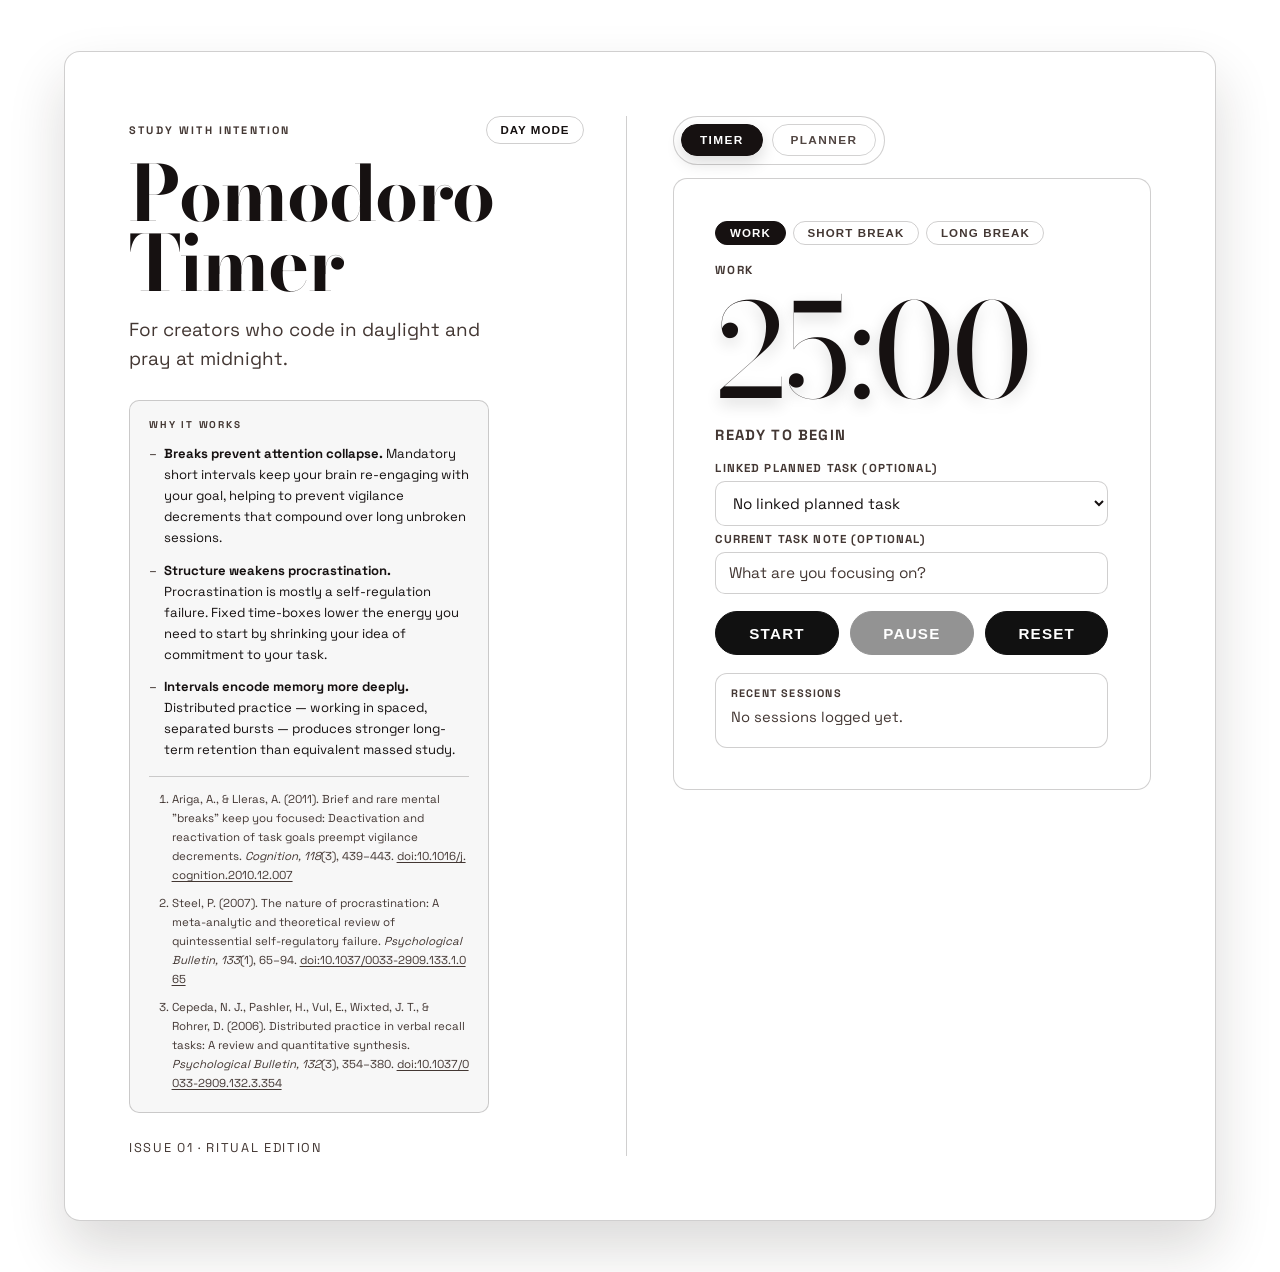
==== commit b7d40fe4: "refactor: soften science card copy" ====
--- a/index.html
+++ b/index.html
@@ -30,8 +30,8 @@
         <div class="science-card" aria-label="The science behind Pomodoro">
           <p class="science-card__eyebrow">Why it works</p>
           <ul class="science-card__list">
-            <li><strong>Breaks prevent attention collapse.</strong> Mandatory short intervals keep the brain re-engaging with the goal, staving off vigilance decrements that compound over long unbroken sessions.</li>
-            <li><strong>Structure dismantles procrastination.</strong> Procrastination is primarily a self-regulation failure. Fixed time-boxes lower the activation energy to start by shrinking the perceived commitment.</li>
+            <li><strong>Breaks prevent attention collapse.</strong> Mandatory short intervals keep your brain re-engaging with your goal, helping to prevent vigilance decrements that compound over long unbroken sessions.</li>
+            <li><strong>Structure weakens procrastination.</strong> Procrastination is mostly a self-regulation failure. Fixed time-boxes lower the energy you need to start by shrinking your idea of commitment to your task.</li>
             <li><strong>Intervals encode memory more deeply.</strong> Distributed practice — working in spaced, separated bursts — produces stronger long-term retention than equivalent massed study.</li>
           </ul>
           <ol class="science-card__bib">
